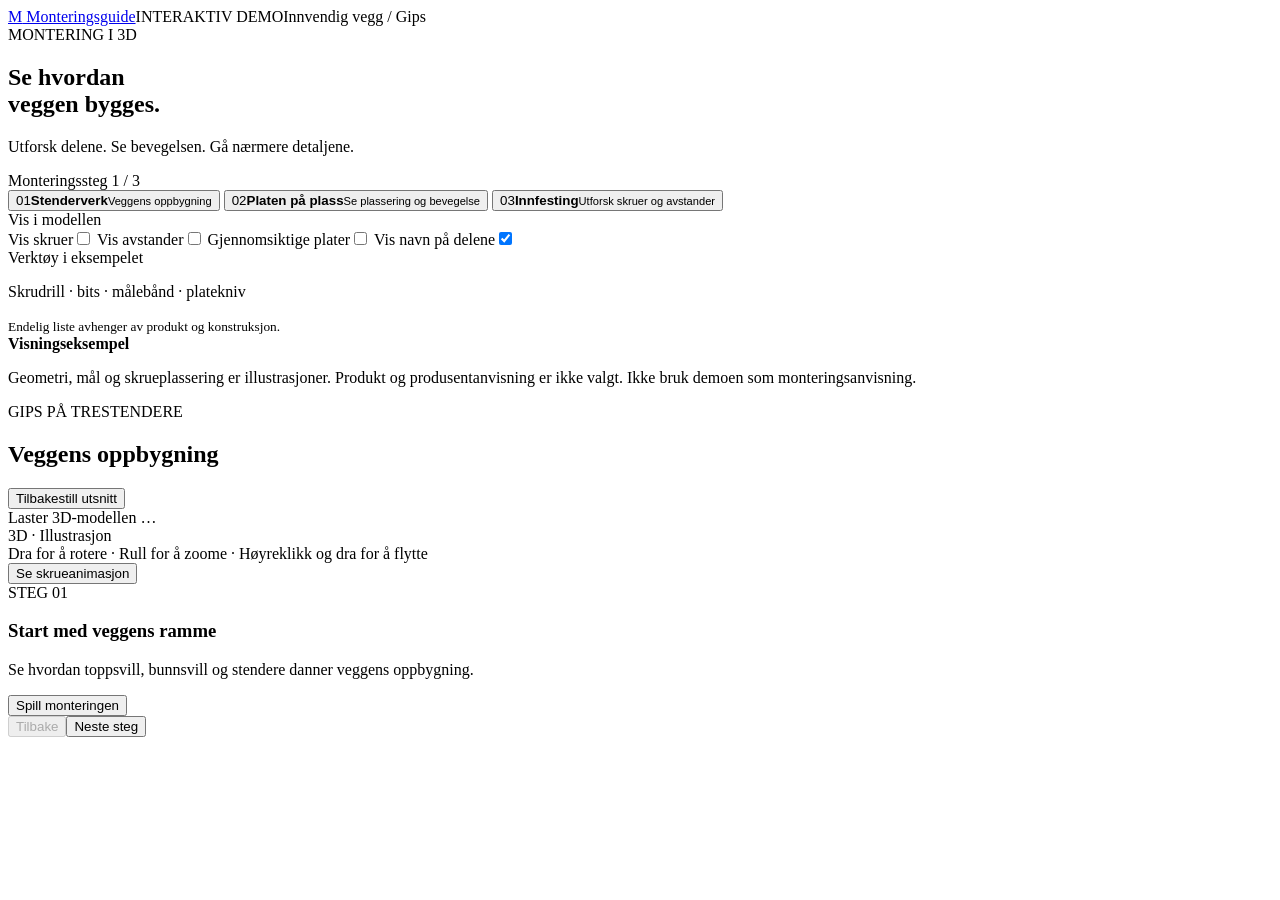
==== index.html @ e033f5f8 "Add index.html for interactive 3D wall demo" ====
<!DOCTYPE html>
<html lang="nb">
<head>
<meta charset="utf-8"><meta name="viewport" content="width=device-width,initial-scale=1">
<title>Monteringsguide · Gipsvegg i 3D</title>
<meta name="description" content="Utforsk en gipsvegg i 3D. Vis stenderverk, skruer og en animert detalj av innfestingen.">
<link rel="icon" href="data:image/svg+xml,%3Csvg xmlns='http://www.w3.org/2000/svg' viewBox='0 0 32 32'%3E%3Crect width='32' height='32' rx='6' fill='%23152b35'/%3E%3Cpath d='M8 25V7h16v18M8 16h16M16 7v18' stroke='%2363d5bb' stroke-width='3' fill='none'/%3E%3C/svg%3E">
<link rel="stylesheet" href="style.css">
<script type="importmap">{"imports":{"three":"https://cdn.jsdelivr.net/npm/three@0.180.0/build/three.module.js","three/addons/":"https://cdn.jsdelivr.net/npm/three@0.180.0/examples/jsm/"}}</script>
</head>
<body>
<header><a class="brand" href="./"><span class="brandmark">M</span> Monteringsguide</a><span class="header-note">INTERAKTIV DEMO</span><span class="guide-name">Innvendig vegg / Gips</span></header>
<main>
<aside class="sidebar">
<div class="eyebrow">MONTERING I 3D</div><h1>Se hvordan<br>veggen bygges.</h1><p class="intro">Utforsk delene. Se bevegelsen. Gå nærmere detaljene.</p>
<div class="section-title">Monteringssteg <span id="step-count">1 / 3</span></div>
<div class="steps" aria-label="Monteringssteg">
<button class="step active" data-step="0" aria-pressed="true"><span class="step-number">01</span><span><strong>Stenderverk</strong><small>Veggens oppbygning</small></span></button>
<button class="step" data-step="1" aria-pressed="false"><span class="step-number">02</span><span><strong>Platen på plass</strong><small>Se plassering og bevegelse</small></span></button>
<button class="step" data-step="2" aria-pressed="false"><span class="step-number">03</span><span><strong>Innfesting</strong><small>Utforsk skruer og avstander</small></span></button>
</div>
<div class="section-title">Vis i modellen</div>
<label class="toggle-row"><span>Vis skruer</span><input id="screws" type="checkbox" role="switch"><span class="toggle"></span></label>
<label class="toggle-row"><span>Vis avstander</span><input id="dimensions" type="checkbox" role="switch"><span class="toggle"></span></label>
<label class="toggle-row"><span>Gjennomsiktige plater</span><input id="transparent" type="checkbox" role="switch"><span class="toggle"></span></label>
<label class="toggle-row"><span>Vis navn på delene</span><input id="labels" type="checkbox" role="switch" checked><span class="toggle"></span></label>
<div class="tools"><div class="section-title">Verktøy i eksempelet</div><p>Skrudrill · bits · målebånd · platekniv</p><small>Endelig liste avhenger av produkt og konstruksjon.</small></div>
<div class="demo-notice"><strong>Visningseksempel</strong><p>Geometri, mål og skrueplassering er illustrasjoner. Produkt og produsentanvisning er ikke valgt. Ikke bruk demoen som monteringsanvisning.</p></div>
</aside>
<section class="workspace" aria-label="Interaktiv 3D-modell">
<div class="viewer-header"><div><span class="eyebrow">GIPS PÅ TRESTENDERE</span><h2 id="scene-title">Veggens oppbygning</h2></div><button id="reset" class="ghost">Tilbakestill utsnitt</button></div>
<div id="viewer"><div id="loading">Laster 3D-modellen …</div><div id="tags" aria-hidden="true"></div><div class="view-badge">3D <span>·</span> Illustrasjon</div><div class="viewer-help">Dra for å rotere · Rull for å zoome · Høyreklikk og dra for å flytte</div><button id="detail-open" class="detail-shortcut">Se skrueanimasjon</button></div>
<div class="bottom-panel"><div class="step-copy"><span class="eyebrow" id="stage-label">STEG 01</span><h3 id="stage-title">Start med veggens ramme</h3><p id="stage-description">Se hvordan toppsvill, bunnsvill og stendere danner veggens oppbygning.</p></div><div class="play-controls"><button id="play" class="primary">Spill monteringen</button><div class="navigation"><button id="previous" class="ghost" disabled>Tilbake</button><button id="next" class="ghost">Neste steg</button></div></div></div>
</section>
</main>
<dialog id="detail" aria-labelledby="detail-title"><div class="dialog-header"><div><span class="eyebrow">DETALJVISNING</span><h2 id="detail-title">Slik beveger skruen seg</h2></div><button id="detail-close" class="close" aria-label="Lukk detaljvisning">×</button></div><div id="mini-viewer"></div><div class="mini-caption"><span id="mini-state" aria-live="polite">Klar til å spille</span><button id="replay" class="primary">Spill igjen</button></div><div class="detail-body"><h3>Se innfestingen fra siden</h3><p>Skruen roterer gjennom platen og inn i treverket. Snittet gjør bevegelsen synlig.</p><div class="detail-key"><span><i class="key-board"></i>Plate</span><span><i class="key-wood"></i>Stender</span><span><i class="key-screw"></i>Skrue</span></div><p class="detail-warning">Kun en bevegelsesillustrasjon. Skruetype, lengde og sluttplassering må hentes fra anvisningen til valgt produkt.</p></div></dialog>
<script type="module" src="app.js"></script>
</body></html>
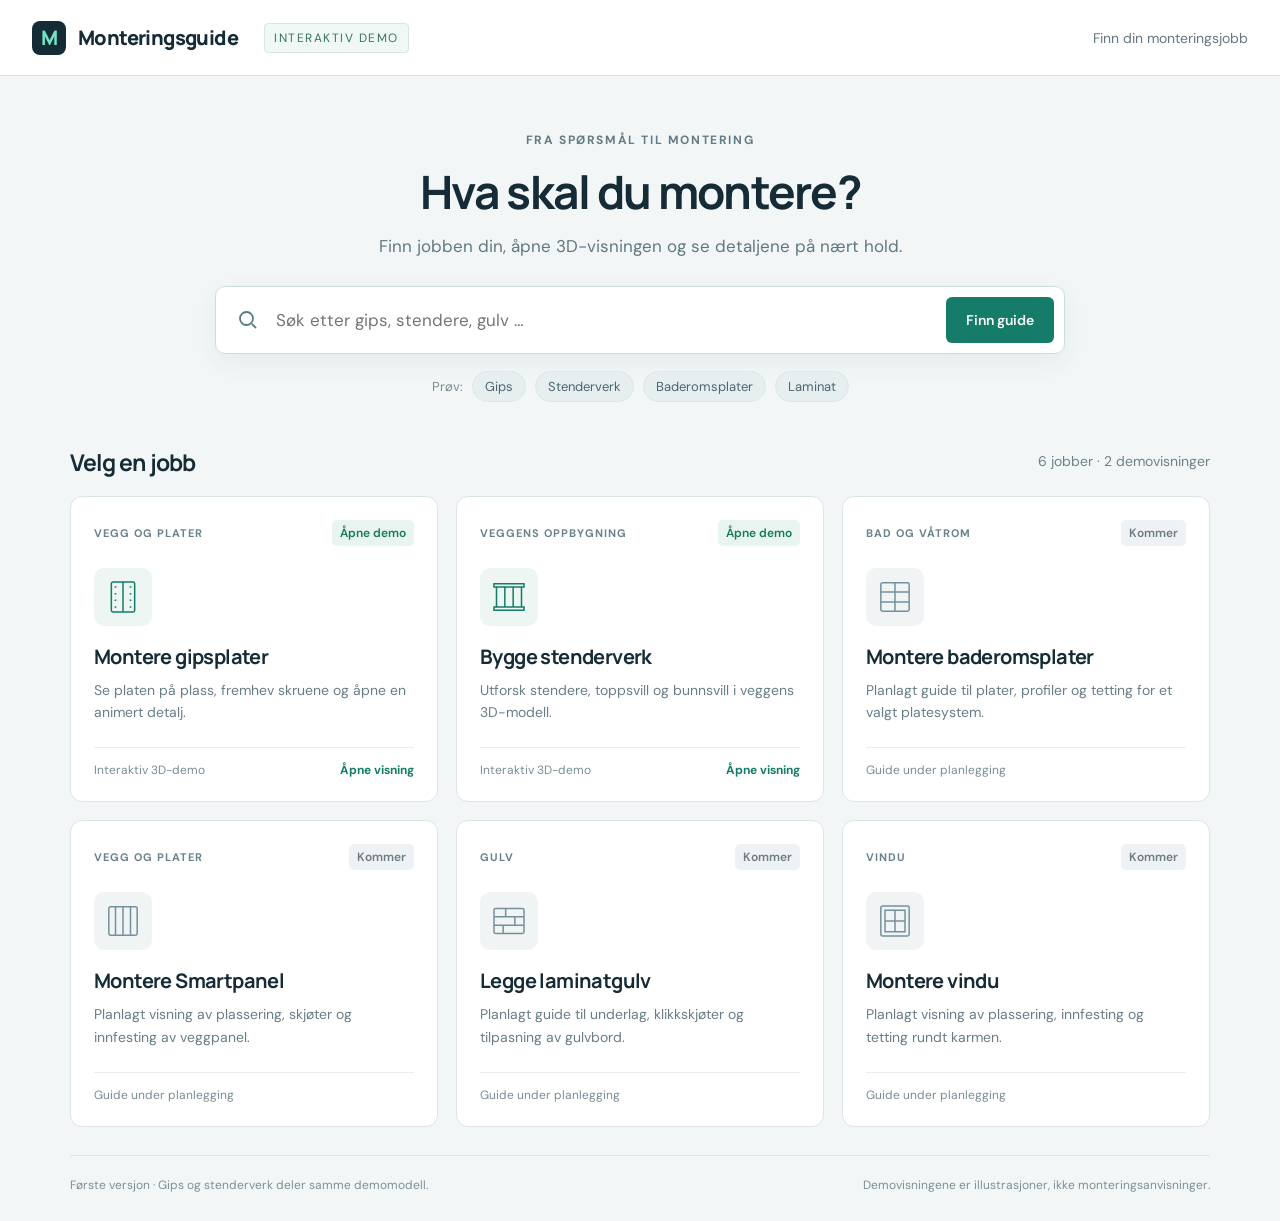
==== commit 3833d246: "Make searchable guide catalogue the homepage" ====
--- a/index.html
+++ b/index.html
@@ -1,38 +1,48 @@
 <!DOCTYPE html>
-<html lang="nb">
-<head>
+<html lang="nb"><head>
 <meta charset="utf-8"><meta name="viewport" content="width=device-width,initial-scale=1">
-<title>Monteringsguide · Gipsvegg i 3D</title>
-<meta name="description" content="Utforsk en gipsvegg i 3D. Vis stenderverk, skruer og en animert detalj av innfestingen.">
+<title>Monteringsguide · Finn jobben du skal gjøre</title>
+<meta name="description" content="Finn en monteringsjobb og utforsk den i 3D. Søk etter gips, stenderverk, baderomsplater og gulv.">
 <link rel="icon" href="data:image/svg+xml,%3Csvg xmlns='http://www.w3.org/2000/svg' viewBox='0 0 32 32'%3E%3Crect width='32' height='32' rx='6' fill='%23152b35'/%3E%3Cpath d='M8 25V7h16v18M8 16h16M16 7v18' stroke='%2363d5bb' stroke-width='3' fill='none'/%3E%3C/svg%3E">
-<link rel="stylesheet" href="style.css">
-<script type="importmap">{"imports":{"three":"https://cdn.jsdelivr.net/npm/three@0.180.0/build/three.module.js","three/addons/":"https://cdn.jsdelivr.net/npm/three@0.180.0/examples/jsm/"}}</script>
-</head>
-<body>
-<header><a class="brand" href="./"><span class="brandmark">M</span> Monteringsguide</a><span class="header-note">INTERAKTIV DEMO</span><span class="guide-name">Innvendig vegg / Gips</span></header>
-<main>
-<aside class="sidebar">
-<div class="eyebrow">MONTERING I 3D</div><h1>Se hvordan<br>veggen bygges.</h1><p class="intro">Utforsk delene. Se bevegelsen. Gå nærmere detaljene.</p>
-<div class="section-title">Monteringssteg <span id="step-count">1 / 3</span></div>
-<div class="steps" aria-label="Monteringssteg">
-<button class="step active" data-step="0" aria-pressed="true"><span class="step-number">01</span><span><strong>Stenderverk</strong><small>Veggens oppbygning</small></span></button>
-<button class="step" data-step="1" aria-pressed="false"><span class="step-number">02</span><span><strong>Platen på plass</strong><small>Se plassering og bevegelse</small></span></button>
-<button class="step" data-step="2" aria-pressed="false"><span class="step-number">03</span><span><strong>Innfesting</strong><small>Utforsk skruer og avstander</small></span></button>
-</div>
-<div class="section-title">Vis i modellen</div>
-<label class="toggle-row"><span>Vis skruer</span><input id="screws" type="checkbox" role="switch"><span class="toggle"></span></label>
-<label class="toggle-row"><span>Vis avstander</span><input id="dimensions" type="checkbox" role="switch"><span class="toggle"></span></label>
-<label class="toggle-row"><span>Gjennomsiktige plater</span><input id="transparent" type="checkbox" role="switch"><span class="toggle"></span></label>
-<label class="toggle-row"><span>Vis navn på delene</span><input id="labels" type="checkbox" role="switch" checked><span class="toggle"></span></label>
-<div class="tools"><div class="section-title">Verktøy i eksempelet</div><p>Skrudrill · bits · målebånd · platekniv</p><small>Endelig liste avhenger av produkt og konstruksjon.</small></div>
-<div class="demo-notice"><strong>Visningseksempel</strong><p>Geometri, mål og skrueplassering er illustrasjoner. Produkt og produsentanvisning er ikke valgt. Ikke bruk demoen som monteringsanvisning.</p></div>
-</aside>
-<section class="workspace" aria-label="Interaktiv 3D-modell">
-<div class="viewer-header"><div><span class="eyebrow">GIPS PÅ TRESTENDERE</span><h2 id="scene-title">Veggens oppbygning</h2></div><button id="reset" class="ghost">Tilbakestill utsnitt</button></div>
-<div id="viewer"><div id="loading">Laster 3D-modellen …</div><div id="tags" aria-hidden="true"></div><div class="view-badge">3D <span>·</span> Illustrasjon</div><div class="viewer-help">Dra for å rotere · Rull for å zoome · Høyreklikk og dra for å flytte</div><button id="detail-open" class="detail-shortcut">Se skrueanimasjon</button></div>
-<div class="bottom-panel"><div class="step-copy"><span class="eyebrow" id="stage-label">STEG 01</span><h3 id="stage-title">Start med veggens ramme</h3><p id="stage-description">Se hvordan toppsvill, bunnsvill og stendere danner veggens oppbygning.</p></div><div class="play-controls"><button id="play" class="primary">Spill monteringen</button><div class="navigation"><button id="previous" class="ghost" disabled>Tilbake</button><button id="next" class="ghost">Neste steg</button></div></div></div>
+<link rel="stylesheet" href="style.css"><link rel="stylesheet" href="home.css">
+</head><body class="home">
+<header><a class="brand" href="./"><span class="brandmark">M</span> Monteringsguide</a><span class="header-note">INTERAKTIV DEMO</span><span class="guide-name">Finn din monteringsjobb</span></header>
+<main class="home-main">
+<section class="search-section" aria-labelledby="home-title">
+<span class="eyebrow">FRA SPØRSMÅL TIL MONTERING</span><h1 id="home-title">Hva skal du montere?</h1>
+<p>Finn jobben din, åpne 3D-visningen og se detaljene på nært hold.</p>
+<form id="search-form" class="search-box" role="search">
+<svg viewBox="0 0 24 24" fill="none" stroke="currentColor" stroke-width="1.8" aria-hidden="true"><circle cx="10.5" cy="10.5" r="6.5"/><path d="m16 16 4 4"/></svg>
+<label class="sr-only" for="search">Søk etter monteringsjobb</label>
+<input id="search" type="search" placeholder="Søk etter gips, stendere, gulv …" autocomplete="off" aria-controls="guide-grid">
+<button class="primary" type="submit">Finn guide</button></form>
+<div class="search-suggestions"><span>Prøv:</span><button type="button" data-query="gips">Gips</button><button type="button" data-query="stenderverk">Stenderverk</button><button type="button" data-query="baderomsplater">Baderomsplater</button><button type="button" data-query="laminat">Laminat</button></div>
 </section>
-</main>
-<dialog id="detail" aria-labelledby="detail-title"><div class="dialog-header"><div><span class="eyebrow">DETALJVISNING</span><h2 id="detail-title">Slik beveger skruen seg</h2></div><button id="detail-close" class="close" aria-label="Lukk detaljvisning">×</button></div><div id="mini-viewer"></div><div class="mini-caption"><span id="mini-state" aria-live="polite">Klar til å spille</span><button id="replay" class="primary">Spill igjen</button></div><div class="detail-body"><h3>Se innfestingen fra siden</h3><p>Skruen roterer gjennom platen og inn i treverket. Snittet gjør bevegelsen synlig.</p><div class="detail-key"><span><i class="key-board"></i>Plate</span><span><i class="key-wood"></i>Stender</span><span><i class="key-screw"></i>Skrue</span></div><p class="detail-warning">Kun en bevegelsesillustrasjon. Skruetype, lengde og sluttplassering må hentes fra anvisningen til valgt produkt.</p></div></dialog>
-<script type="module" src="app.js"></script>
-</body></html>
+<section aria-labelledby="guides-title" class="guides-section"><div class="guides-heading"><h2 id="guides-title">Velg en jobb</h2><p id="result-count" role="status" aria-live="polite">6 jobber · 2 demovisninger</p></div>
+<div id="guide-grid" class="guide-grid"><a class="guide-card available" href="gips.html?steg=1" data-search="gips gipsplate gipsplater skruer skrue skruing skrueavstand innfesting plate plater vegg vegger" data-name="Montere gipsplater">
+<div class="card-top"><span class="category">VEGG OG PLATER</span><span class="card-status ready">Åpne demo</span></div>
+<div class="card-icon" aria-hidden="true"><svg viewBox="0 0 48 48" fill="none" stroke="currentColor" stroke-width="1.8"><rect x="10" y="6" width="28" height="36" rx="2"/><path d="M24 6v36M14 12h2m-2 8h2m-2 8h2m-2 8h2m16-24h2m-2 8h2m-2 8h2m-2 8h2"/></svg></div>
+<h3>Montere gipsplater</h3><p>Se platen på plass, fremhev skruene og åpne en animert detalj.</p><div class="card-footer"><span>Interaktiv 3D-demo</span><span class="card-action">Åpne visning</span></div></a>
+<a class="guide-card available" href="gips.html?steg=0" data-search="stender stendere stenderverk reisverk ramme vegg vegger toppsvill bunnsvill svill sviller tre treverk" data-name="Bygge stenderverk">
+<div class="card-top"><span class="category">VEGGENS OPPBYGNING</span><span class="card-status ready">Åpne demo</span></div>
+<div class="card-icon" aria-hidden="true"><svg viewBox="0 0 48 48" fill="none" stroke="currentColor" stroke-width="1.8"><path d="M6 8h36v4H6zm0 28h36v4H6zM9 12v24m10-24v24m10-24v24m10-24v24"/></svg></div>
+<h3>Bygge stenderverk</h3><p>Utforsk stendere, toppsvill og bunnsvill i veggens 3D-modell.</p><div class="card-footer"><span>Interaktiv 3D-demo</span><span class="card-action">Åpne visning</span></div></a>
+<article class="guide-card planned"  data-search="bad baderom baderomsplate baderomsplater våtrom vatrom tetting membran fuge fuging plater" data-name="Montere baderomsplater">
+<div class="card-top"><span class="category">BAD OG VÅTROM</span><span class="card-status ">Kommer</span></div>
+<div class="card-icon" aria-hidden="true"><svg viewBox="0 0 48 48" fill="none" stroke="currentColor" stroke-width="1.8"><rect x="7" y="7" width="34" height="34" rx="2"/><path d="M7 18h34M7 30h34M24 7v34"/></svg></div>
+<h3>Montere baderomsplater</h3><p>Planlagt guide til plater, profiler og tetting for et valgt platesystem.</p><div class="card-footer"><span>Guide under planlegging</span></div></article>
+<article class="guide-card planned"  data-search="smartpanel smart panel panelplater veggpanel panel vegg plater" data-name="Montere Smartpanel">
+<div class="card-top"><span class="category">VEGG OG PLATER</span><span class="card-status ">Kommer</span></div>
+<div class="card-icon" aria-hidden="true"><svg viewBox="0 0 48 48" fill="none" stroke="currentColor" stroke-width="1.8"><rect x="7" y="7" width="34" height="34" rx="2"/><path d="M15 7v34m9-34v34m9-34v34"/></svg></div>
+<h3>Montere Smartpanel</h3><p>Planlagt visning av plassering, skjøter og innfesting av veggpanel.</p><div class="card-footer"><span>Guide under planlegging</span></div></article>
+<article class="guide-card planned"  data-search="laminat laminatgulv gulv gulvbord klikkgulv underlag gulvlegging" data-name="Legge laminatgulv">
+<div class="card-top"><span class="category">GULV</span><span class="card-status ">Kommer</span></div>
+<div class="card-icon" aria-hidden="true"><svg viewBox="0 0 48 48" fill="none" stroke="currentColor" stroke-width="1.8"><rect x="6" y="9" width="36" height="30" rx="2"/><path d="M6 19h36M6 29h36M20 9v10m11 0v10M17 29v10"/></svg></div>
+<h3>Legge laminatgulv</h3><p>Planlagt guide til underlag, klikkskjøter og tilpasning av gulvbord.</p><div class="card-footer"><span>Guide under planlegging</span></div></article>
+<article class="guide-card planned"  data-search="vindu vinduer vindusmontering karm vinduskarm tetting innsetting" data-name="Montere vindu">
+<div class="card-top"><span class="category">VINDU</span><span class="card-status ">Kommer</span></div>
+<div class="card-icon" aria-hidden="true"><svg viewBox="0 0 48 48" fill="none" stroke="currentColor" stroke-width="1.8"><rect x="7" y="6" width="34" height="36" rx="2"/><path d="M12 11h24v26H12zM24 11v26m-12-13h24"/></svg></div>
+<h3>Montere vindu</h3><p>Planlagt visning av plassering, innfesting og tetting rundt karmen.</p><div class="card-footer"><span>Guide under planlegging</span></div></article></div>
+<div id="empty" class="empty-search" hidden><h3>Ingen jobber passer til søket</h3><p>Prøv et produkt eller en del, som «gips», «skruer» eller «stender».</p><button id="clear-search" class="ghost" type="button">Vis alle jobber</button></div></section>
+<footer class="home-footer"><span>Første versjon · Gips og stenderverk deler samme demomodell.</span><span>Demovisningene er illustrasjoner, ikke monteringsanvisninger.</span></footer>
+</main><script src="home.js" defer></script></body></html>
--- a/style.css
+++ b/style.css
@@ -0,0 +1,2 @@
+@import url('https://fonts.googleapis.com/css2?family=DM+Sans:wght@400;500;600;700&family=Manrope:wght@400;500;600;700;800&display=swap');
+:root{font-family:'DM Sans',system-ui,sans-serif;color:#152b35;background:#eef2f4;font-synthesis:none;--ink:#152b35;--teal:#147c69;--line:#dde5e9}*{box-sizing:border-box}body{margin:0}button,input{font:inherit}button{cursor:pointer}button:focus-visible,a:focus-visible,input:focus-visible{outline:3px solid #e3a540;outline-offset:4px}button:disabled{opacity:.4;cursor:default}header{height:76px;background:#fff;border-bottom:1px solid var(--line);display:flex;align-items:center;padding:0 32px;gap:26px}.brand{color:var(--ink);text-decoration:none;display:flex;align-items:center;gap:12px;font-family:Manrope,system-ui;font-weight:800;font-size:20px;letter-spacing:-.6px}.brandmark{width:34px;height:34px;display:grid;place-items:center;border-radius:8px;background:var(--ink);color:#74e2c5;font-size:20px}.header-note{font-size:12px;letter-spacing:1.5px;border:1px solid #d8e5e1;background:#f0f8f5;color:#367363;padding:6px 9px;border-radius:4px}.guide-name{margin-left:auto;color:#647780;font-size:14px}main{display:grid;grid-template-columns:310px minmax(0,1fr);min-height:calc(100vh - 76px)}.sidebar{padding:32px 26px;background:#fff;border-right:1px solid var(--line)}.eyebrow{font-size:12px;letter-spacing:1.6px;font-weight:700;color:#647b85}h1,h2,h3{font-family:Manrope,system-ui;margin:0;letter-spacing:-.8px}h1{font-size:28px;line-height:1.25;margin:12px 0}p{font-size:16px;line-height:1.6}.intro{color:#647780;margin:0 0 30px;font-size:15px}.section-title{font-size:14px;font-weight:700;margin:24px 0 12px;display:flex;justify-content:space-between}.section-title span{font-weight:400;color:#71828b}.steps{display:grid;gap:7px}.step{display:flex;gap:13px;align-items:center;padding:13px 12px;text-align:left;border:1px solid transparent;background:transparent;border-radius:8px;color:#51646f}.step:hover{background:#f1f5f6}.step.active{background:#eaf5f1;border-color:#cee8df;color:#125d4e}.step-number{font-size:13px;display:grid;place-items:center;width:29px;height:32px;border:1px solid #d4dedf;border-radius:5px;font-weight:700}.step.active .step-number{color:#fff;background:var(--teal);border-color:var(--teal)}.step strong{display:block;font-size:15px}.step small{display:block;margin-top:3px;font-size:12px;color:#6b7e85}.toggle-row{display:flex;align-items:center;position:relative;padding:11px 0;gap:8px;font-size:14px;cursor:pointer}.toggle-row>span:first-child{flex:1}.toggle-row input{position:absolute;right:0;width:38px;height:22px;opacity:0;cursor:pointer}.toggle{width:36px;height:21px;border-radius:20px;background:#dbe2e6;pointer-events:none;position:relative}.toggle:after{content:'';position:absolute;top:3px;left:3px;width:15px;height:15px;border-radius:50%;background:#fff;box-shadow:0 1px 3px #0002;transition:transform .18s}.toggle-row input:checked+.toggle{background:var(--teal)}.toggle-row input:checked+.toggle:after{transform:translateX(15px)}.toggle-row input:focus-visible+.toggle{outline:3px solid #e3a540;outline-offset:4px}.tools{border-top:1px solid var(--line);margin-top:18px}.tools p{font-size:14px;margin:0 0 6px}.tools small{font-size:12px;color:#72838c}.demo-notice{margin-top:26px;padding:13px 14px;background:#fff7e7;border:1px solid #f1dfb7;border-radius:7px;color:#725d32}.demo-notice strong{font-size:13px}.demo-notice p{font-size:12px;line-height:1.5;margin:5px 0 0}.workspace{padding:28px 30px;display:flex;flex-direction:column;min-width:0}.viewer-header{display:flex;justify-content:space-between;align-items:center;margin-bottom:20px;gap:14px}.viewer-header h2{font-size:24px;margin-top:7px}.ghost{border:1px solid #d4dfe4;background:#fff;color:#435c68;border-radius:6px;padding:10px 14px;font-size:14px}.ghost:hover:not(:disabled){border-color:#79948f;background:#f4faf7}#viewer{height:clamp(420px,60vh,760px);position:relative;background:#d6e5eb;border:1px solid #cadbe1;border-radius:12px;overflow:hidden}canvas{display:block;width:100%;height:100%;touch-action:none}#loading{position:absolute;inset:0;display:grid;place-items:center;padding:30px;text-align:center;z-index:2;color:#476575}#tags{position:absolute;inset:0;pointer-events:none;overflow:hidden}.tag{position:absolute;font-size:12px;font-weight:600;padding:6px 10px;border:1px solid #ffffffc0;background:#ffffffdd;border-radius:5px;box-shadow:0 2px 8px #263f4812;white-space:nowrap;transform:translate(-50%,-50%)}.tag.measure{background:#fff3d5;color:#775518;border-color:#e8c979}.view-badge{position:absolute;top:20px;left:20px;font-size:12px;font-weight:700;letter-spacing:.6px;color:#385664;background:#ffffffb0;padding:8px 11px;border-radius:5px}.view-badge span{margin:0 5px;color:#899ca3}.viewer-help{position:absolute;bottom:17px;left:20px;font-size:12px;color:#4f6b79;max-width:calc(100% - 40px)}.detail-shortcut{position:absolute;right:18px;top:18px;background:#fff;border:1px solid #c3d7dc;border-radius:6px;padding:10px 13px;color:#244c59;font-size:14px}.bottom-panel{margin-top:16px;padding:24px;background:#fff;border:1px solid var(--line);border-radius:10px;display:flex;justify-content:space-between;align-items:center;gap:28px}.step-copy h3{font-size:21px;margin-top:6px}.step-copy p{font-size:14px;color:#657b85;margin:8px 0 0;max-width:570px}.play-controls{min-width:180px}.primary{border:0;border-radius:6px;background:var(--teal);color:#fff;font-weight:600;padding:12px 17px;font-size:14px}.primary:hover{background:#106654}.play-controls>.primary{width:100%}.navigation{display:flex;gap:8px;margin-top:9px}.navigation button{flex:1;padding:9px}.dialog-header{display:flex;align-items:center;justify-content:space-between;padding:21px 23px}.dialog-header h2{font-size:22px;margin-top:5px}.close{border:1px solid #dce4e8;background:#fff;border-radius:50%;font-size:26px;width:35px;height:35px;line-height:1;color:#526b77}dialog{border:1px solid #dce4e8;padding:0;width:min(520px,calc(100vw - 32px));max-height:90vh;border-radius:14px;box-shadow:0 20px 90px #0d29374d;color:var(--ink)}dialog::backdrop{background:#102d3b70;backdrop-filter:blur(4px)}#mini-viewer{height:250px;background:#e1ebed;position:relative}.mini-caption{display:flex;justify-content:space-between;align-items:center;padding:12px 23px;border-bottom:1px solid var(--line);font-size:14px;color:#5b737d}.detail-body{padding:20px 23px}.detail-body h3{font-size:18px}.detail-body p{font-size:14px;color:#617781;margin:9px 0}.detail-key{display:flex;gap:22px;margin:18px 0;font-size:13px}.detail-key span{display:flex;align-items:center;gap:6px}.detail-key i{width:10px;height:10px;border-radius:2px}.key-board{background:#cbd7da}.key-wood{background:#b88d59}.key-screw{background:#147c69}.detail-body .detail-warning{font-size:12px;background:#fff7e7;padding:10px;border-radius:5px;color:#725d32} @media(min-width:1500px){.workspace{padding:36px 50px}.sidebar{padding:38px 30px}main{grid-template-columns:330px 1fr}}@media(max-width:950px){main{grid-template-columns:250px 1fr}.sidebar{padding:25px 18px}.workspace{padding:24px 18px}.bottom-panel{align-items:stretch;flex-direction:column;gap:18px}.play-controls{display:flex;gap:10px;align-items:center}.play-controls>.primary{width:auto;flex:1}.navigation{margin:0}.viewer-header h2{font-size:20px}.viewer-help{font-size:11px}}@media(max-width:650px){header{padding:0 16px;height:64px}.brand{font-size:17px}.header-note{margin-left:auto;font-size:10px}.guide-name{display:none}main{display:flex;flex-direction:column}.sidebar{border-right:0;padding:22px 18px}.sidebar h1 br{display:none}.sidebar h1{font-size:25px}.intro{margin-bottom:16px}.steps{grid-template-columns:repeat(3,1fr);gap:5px}.step{padding:10px 7px;display:block}.step-number{margin-bottom:6px}.step strong{font-size:12px}.step small{display:none}.toggle-row{display:inline-flex;width:49%;padding:12px 8px;font-size:12px}.toggle-row input{right:8px}.tools{display:none}.demo-notice{margin-top:14px}.workspace{padding:16px}.viewer-header{align-items:flex-start}.viewer-header .ghost{font-size:12px;padding:8px}.viewer-header h2{font-size:18px}#viewer{height:430px}.detail-shortcut{font-size:12px;padding:8px;top:auto;bottom:48px}.bottom-panel{padding:18px}.play-controls{flex-wrap:wrap}.tag{font-size:11px;padding:4px 7px}.viewer-help{font-size:10px}.section-title{margin-top:17px}}
--- a/home.css
+++ b/home.css
@@ -0,0 +1 @@
+.home{background:#f2f6f7}.home-main{display:block;min-height:calc(100vh - 76px);max-width:1220px;margin:0 auto;padding:52px 40px 26px}.search-section{max-width:850px;margin:0 auto 44px;text-align:center}.search-section h1{font-size:clamp(30px,4vw,46px);letter-spacing:-1.7px;margin:14px 0 12px}.search-section>p{color:#617780;margin:0 0 26px;font-size:17px}.search-box{display:flex;align-items:center;gap:16px;background:#fff;padding:10px 10px 10px 20px;border:1px solid #cbdcde;border-radius:10px;box-shadow:0 8px 24px #183b4910}.search-box:focus-within{border-color:#147c69;box-shadow:0 0 0 3px #147c6915}.search-box>svg{width:24px;height:24px;color:#557c82;flex-shrink:0}.search-box input{flex:1;min-width:0;font-size:17px;border:0;background:transparent;padding:9px 0;color:#152b35;outline:none}.search-box .primary{padding:14px 20px;white-space:nowrap}.search-suggestions{display:flex;align-items:center;justify-content:center;flex-wrap:wrap;gap:9px;margin-top:17px;font-size:13px;color:#7a8c94}.search-suggestions button{background:#e7eeef;border:1px solid #dce7e8;color:#496771;padding:6px 12px;border-radius:20px;font-size:13px}.search-suggestions button:hover{background:#d9eee6;border-color:#9bc7b8;color:#125d4e}.guides-heading{display:flex;align-items:center;justify-content:space-between;margin-bottom:18px}.guides-heading h2{font-size:23px}.guides-heading p{font-size:14px;margin:0;color:#6d818b}.guide-grid{display:grid;grid-template-columns:repeat(3,minmax(0,1fr));gap:18px}.guide-card{display:flex;flex-direction:column;border:1px solid #dbe5e8;background:#fff;border-radius:12px;padding:23px;color:#152b35;text-decoration:none;min-height:285px;transition:transform .18s,border-color .18s,box-shadow .18s}.guide-card.available:hover{transform:translateY(-3px);border-color:#93bfb3;box-shadow:0 12px 28px #173b4810}.card-top{display:flex;justify-content:space-between;gap:10px;align-items:center}.category{font-size:11px;font-weight:700;letter-spacing:1px;color:#69828b}.card-status{font-size:12px;font-weight:600;background:#eff2f4;color:#6c7c84;padding:5px 8px;border-radius:5px;white-space:nowrap}.card-status.ready{background:#e7f5ee;color:#16785e}.card-icon{height:58px;width:58px;display:grid;place-items:center;color:#147c69;background:#edf6f2;border-radius:10px;margin:22px 0 17px}.card-icon svg{width:40px;height:40px}.guide-card h3{font-size:20px;letter-spacing:-.6px}.guide-card p{color:#687e87;font-size:14px;line-height:1.6;margin:9px 0 24px}.card-footer{margin-top:auto;border-top:1px solid #e7edef;padding-top:14px;display:flex;justify-content:space-between;align-items:center;gap:10px;font-size:12px;color:#788d95}.card-action{font-weight:700;color:#147c69;white-space:nowrap}.planned .card-icon{background:#f0f4f5;color:#75909b}.home-footer{display:flex;justify-content:space-between;gap:24px;margin-top:28px;padding-top:20px;border-top:1px solid #dce6e9;color:#7c8f97;font-size:12px;line-height:1.6}.empty-search{text-align:center;padding:50px 24px;background:#fff;border:1px dashed #c7d8dc;border-radius:12px}.empty-search h3{font-size:23px}.empty-search p{color:#6d838d;font-size:15px}.sr-only{position:absolute;width:1px;height:1px;padding:0;margin:-1px;overflow:hidden;clip:rect(0,0,0,0);white-space:nowrap;border:0}.guide-card[hidden],.empty-search[hidden]{display:none}@media(max-width:1000px){.guide-grid{grid-template-columns:repeat(2,minmax(0,1fr))}.home-main{padding:40px 25px 24px}}@media(max-width:650px){.home-main{padding:34px 18px 22px}.search-section{margin-bottom:30px}.search-section h1{letter-spacing:-1px}.search-section>p{font-size:15px}.search-box{gap:9px;padding-left:12px;flex-wrap:wrap}.search-box input{font-size:15px}.search-box .primary{font-size:12px;padding:12px}.search-suggestions{gap:6px}.guides-heading h2{font-size:20px}.guides-heading p{font-size:12px}.guide-grid{grid-template-columns:1fr;gap:12px}.guide-card{min-height:240px;padding:20px}.card-icon{margin:17px 0 12px}.home-footer{display:block}.home-footer span{display:block;margin-bottom:8px}}@media(prefers-reduced-motion:reduce){.guide-card{transition:none}.guide-card.available:hover{transform:none}}
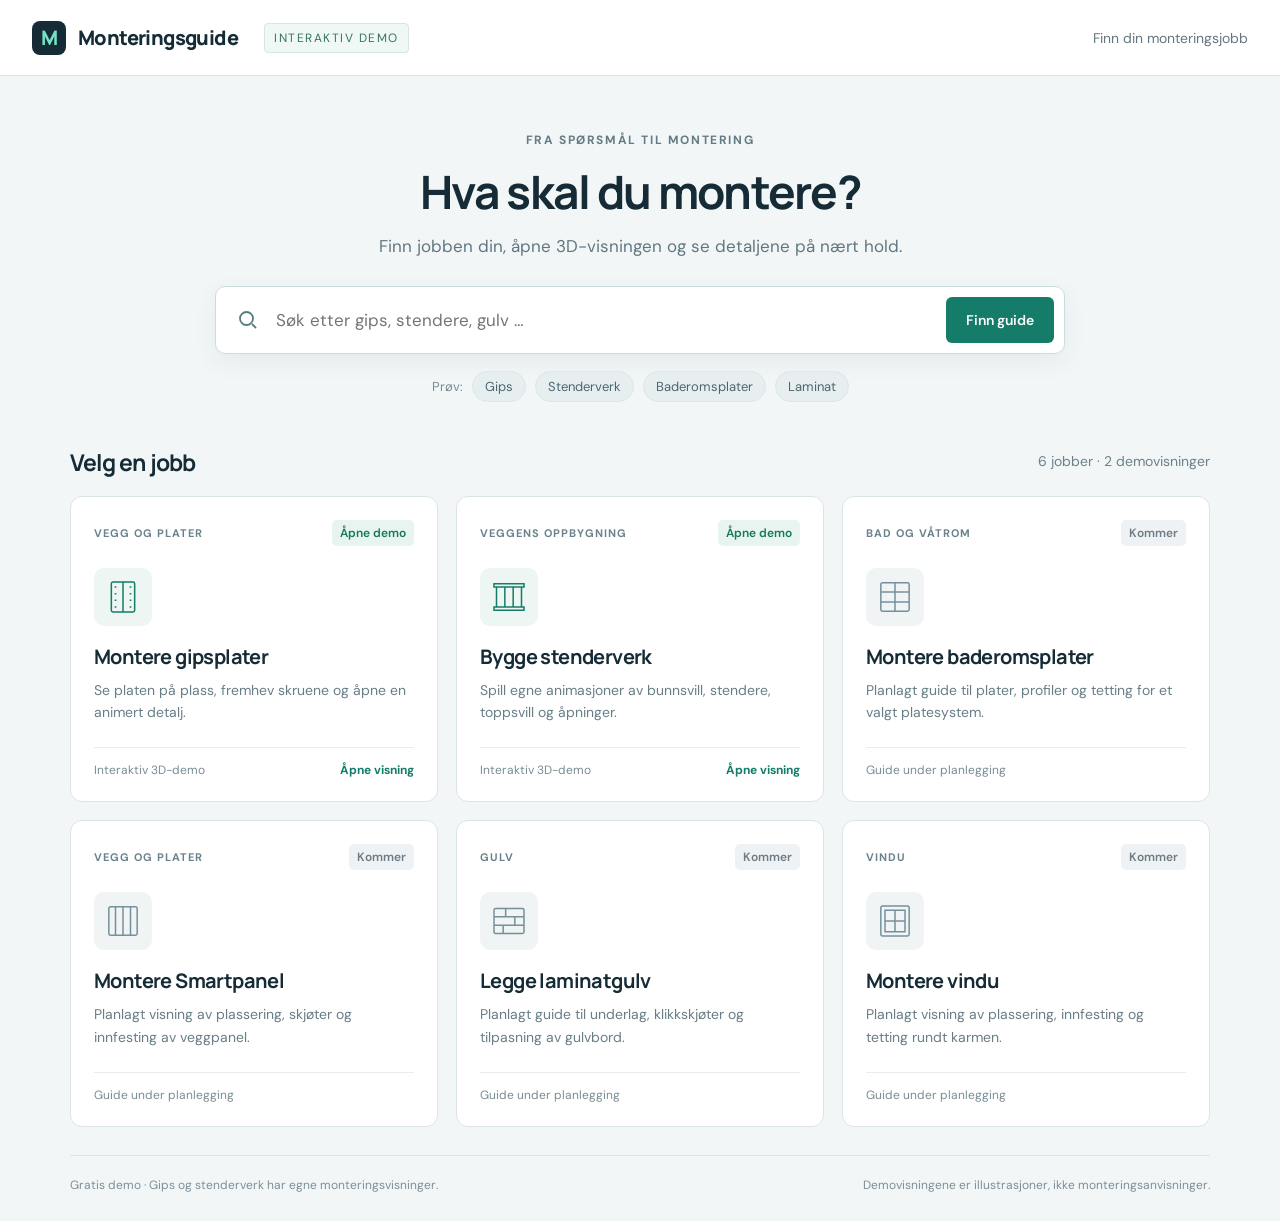
==== commit 9188ce8f: "Open dedicated framing animation from the homepage" ====
--- a/index.html
+++ b/index.html
@@ -23,10 +23,10 @@
 <div class="card-top"><span class="category">VEGG OG PLATER</span><span class="card-status ready">Åpne demo</span></div>
 <div class="card-icon" aria-hidden="true"><svg viewBox="0 0 48 48" fill="none" stroke="currentColor" stroke-width="1.8"><rect x="10" y="6" width="28" height="36" rx="2"/><path d="M24 6v36M14 12h2m-2 8h2m-2 8h2m-2 8h2m16-24h2m-2 8h2m-2 8h2m-2 8h2"/></svg></div>
 <h3>Montere gipsplater</h3><p>Se platen på plass, fremhev skruene og åpne en animert detalj.</p><div class="card-footer"><span>Interaktiv 3D-demo</span><span class="card-action">Åpne visning</span></div></a>
-<a class="guide-card available" href="gips.html?steg=0" data-search="stender stendere stenderverk reisverk ramme vegg vegger toppsvill bunnsvill svill sviller tre treverk" data-name="Bygge stenderverk">
+<a class="guide-card available" href="stenderverk.html" data-search="stender stendere stenderverk reisverk ramme vegg vegger toppsvill bunnsvill svill sviller tre treverk" data-name="Bygge stenderverk">
 <div class="card-top"><span class="category">VEGGENS OPPBYGNING</span><span class="card-status ready">Åpne demo</span></div>
 <div class="card-icon" aria-hidden="true"><svg viewBox="0 0 48 48" fill="none" stroke="currentColor" stroke-width="1.8"><path d="M6 8h36v4H6zm0 28h36v4H6zM9 12v24m10-24v24m10-24v24m10-24v24"/></svg></div>
-<h3>Bygge stenderverk</h3><p>Utforsk stendere, toppsvill og bunnsvill i veggens 3D-modell.</p><div class="card-footer"><span>Interaktiv 3D-demo</span><span class="card-action">Åpne visning</span></div></a>
+<h3>Bygge stenderverk</h3><p>Spill egne animasjoner av bunnsvill, stendere, toppsvill og åpninger.</p><div class="card-footer"><span>Interaktiv 3D-demo</span><span class="card-action">Åpne visning</span></div></a>
 <article class="guide-card planned"  data-search="bad baderom baderomsplate baderomsplater våtrom vatrom tetting membran fuge fuging plater" data-name="Montere baderomsplater">
 <div class="card-top"><span class="category">BAD OG VÅTROM</span><span class="card-status ">Kommer</span></div>
 <div class="card-icon" aria-hidden="true"><svg viewBox="0 0 48 48" fill="none" stroke="currentColor" stroke-width="1.8"><rect x="7" y="7" width="34" height="34" rx="2"/><path d="M7 18h34M7 30h34M24 7v34"/></svg></div>
@@ -44,5 +44,5 @@
 <div class="card-icon" aria-hidden="true"><svg viewBox="0 0 48 48" fill="none" stroke="currentColor" stroke-width="1.8"><rect x="7" y="6" width="34" height="36" rx="2"/><path d="M12 11h24v26H12zM24 11v26m-12-13h24"/></svg></div>
 <h3>Montere vindu</h3><p>Planlagt visning av plassering, innfesting og tetting rundt karmen.</p><div class="card-footer"><span>Guide under planlegging</span></div></article></div>
 <div id="empty" class="empty-search" hidden><h3>Ingen jobber passer til søket</h3><p>Prøv et produkt eller en del, som «gips», «skruer» eller «stender».</p><button id="clear-search" class="ghost" type="button">Vis alle jobber</button></div></section>
-<footer class="home-footer"><span>Første versjon · Gips og stenderverk deler samme demomodell.</span><span>Demovisningene er illustrasjoner, ikke monteringsanvisninger.</span></footer>
+<footer class="home-footer"><span>Gratis demo · Gips og stenderverk har egne monteringsvisninger.</span><span>Demovisningene er illustrasjoner, ikke monteringsanvisninger.</span></footer>
 </main><script src="home.js" defer></script></body></html>
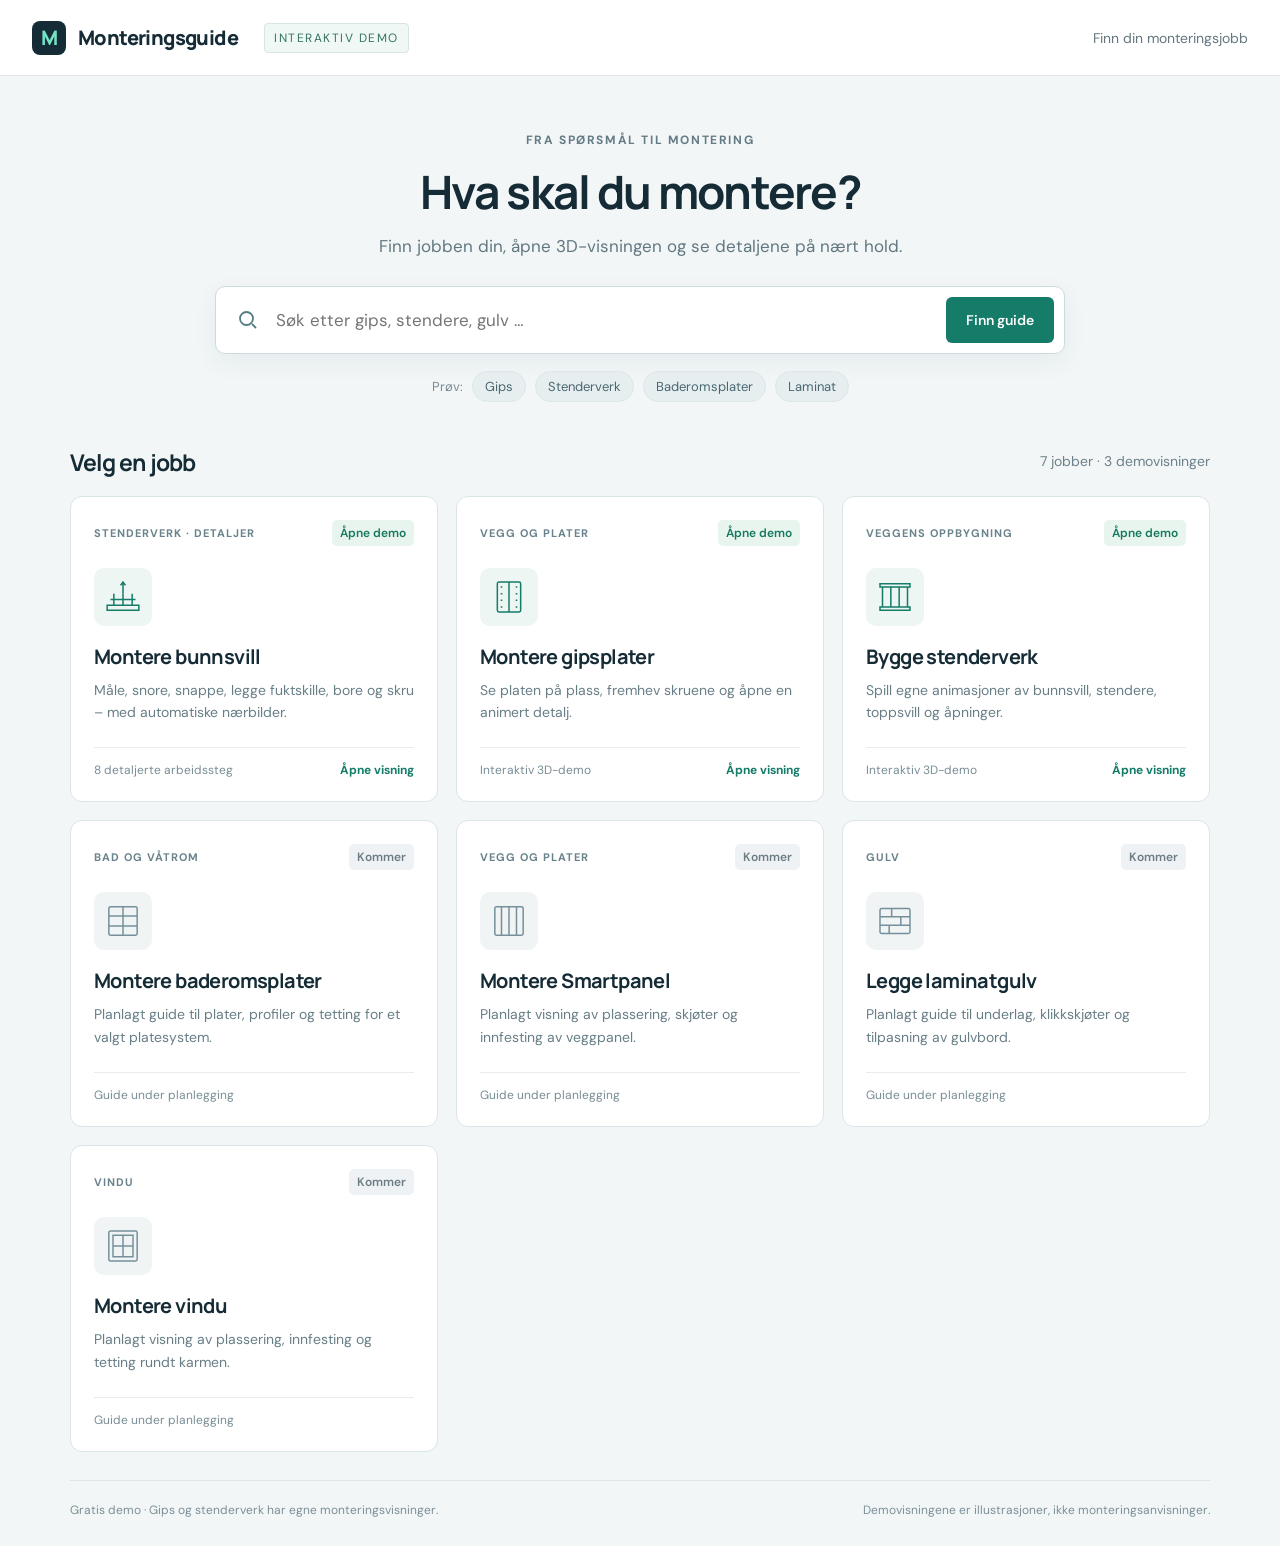
==== commit d4627d87: "Connect detailed sill guide with chalk line, moisture separation and drilling" ====
--- a/index.html
+++ b/index.html
@@ -18,12 +18,16 @@
 <button class="primary" type="submit">Finn guide</button></form>
 <div class="search-suggestions"><span>Prøv:</span><button type="button" data-query="gips">Gips</button><button type="button" data-query="stenderverk">Stenderverk</button><button type="button" data-query="baderomsplater">Baderomsplater</button><button type="button" data-query="laminat">Laminat</button></div>
 </section>
-<section aria-labelledby="guides-title" class="guides-section"><div class="guides-heading"><h2 id="guides-title">Velg en jobb</h2><p id="result-count" role="status" aria-live="polite">6 jobber · 2 demovisninger</p></div>
-<div id="guide-grid" class="guide-grid"><a class="guide-card available" href="gips.html?steg=1" data-search="gips gipsplate gipsplater skruer skrue skruing skrueavstand innfesting plate plater vegg vegger" data-name="Montere gipsplater">
+<section aria-labelledby="guides-title" class="guides-section"><div class="guides-heading"><h2 id="guides-title">Velg en jobb</h2><p id="result-count" role="status" aria-live="polite">7 jobber · 3 demovisninger</p></div>
+<div id="guide-grid" class="guide-grid"><a class="guide-card available" href="bunnsvill.html" data-search="bunnsvill svill sviller grunnmurspapp svillemembran fuktskille krittsnor rettesnor snor snore snappe oppmerking måle merke bore boring betong forankre forankring" data-name="Montere bunnsvill">
+<div class="card-top"><span class="category">STENDERVERK · DETALJER</span><span class="card-status ready">Åpne demo</span></div>
+<div class="card-icon" aria-hidden="true"><svg viewBox="0 0 48 48" fill="none" stroke="currentColor" stroke-width="1.8"><path d="M5 34h38v6H5zM9 27h30M13 20v14m11-14v14m11-14v14"/><path d="m21 10 3-4 3 4m-3-4v14"/></svg></div>
+<h3>Montere bunnsvill</h3><p>Måle, snore, snappe, legge fuktskille, bore og skru – med automatiske nærbilder.</p><div class="card-footer"><span>8 detaljerte arbeidssteg</span><span class="card-action">Åpne visning</span></div></a>
+<a class="guide-card available" href="gips.html?steg=1" data-search="gips gipsplate gipsplater skruer skrue skruing skrueavstand innfesting plate plater vegg vegger" data-name="Montere gipsplater">
 <div class="card-top"><span class="category">VEGG OG PLATER</span><span class="card-status ready">Åpne demo</span></div>
 <div class="card-icon" aria-hidden="true"><svg viewBox="0 0 48 48" fill="none" stroke="currentColor" stroke-width="1.8"><rect x="10" y="6" width="28" height="36" rx="2"/><path d="M24 6v36M14 12h2m-2 8h2m-2 8h2m-2 8h2m16-24h2m-2 8h2m-2 8h2m-2 8h2"/></svg></div>
 <h3>Montere gipsplater</h3><p>Se platen på plass, fremhev skruene og åpne en animert detalj.</p><div class="card-footer"><span>Interaktiv 3D-demo</span><span class="card-action">Åpne visning</span></div></a>
-<a class="guide-card available" href="stenderverk.html" data-search="stender stendere stenderverk reisverk ramme vegg vegger toppsvill bunnsvill svill sviller tre treverk" data-name="Bygge stenderverk">
+<a class="guide-card available" href="stenderverk.html" data-search="stender stendere stenderverk reisverk ramme vegg vegger toppsvill tre treverk" data-name="Bygge stenderverk">
 <div class="card-top"><span class="category">VEGGENS OPPBYGNING</span><span class="card-status ready">Åpne demo</span></div>
 <div class="card-icon" aria-hidden="true"><svg viewBox="0 0 48 48" fill="none" stroke="currentColor" stroke-width="1.8"><path d="M6 8h36v4H6zm0 28h36v4H6zM9 12v24m10-24v24m10-24v24m10-24v24"/></svg></div>
 <h3>Bygge stenderverk</h3><p>Spill egne animasjoner av bunnsvill, stendere, toppsvill og åpninger.</p><div class="card-footer"><span>Interaktiv 3D-demo</span><span class="card-action">Åpne visning</span></div></a>
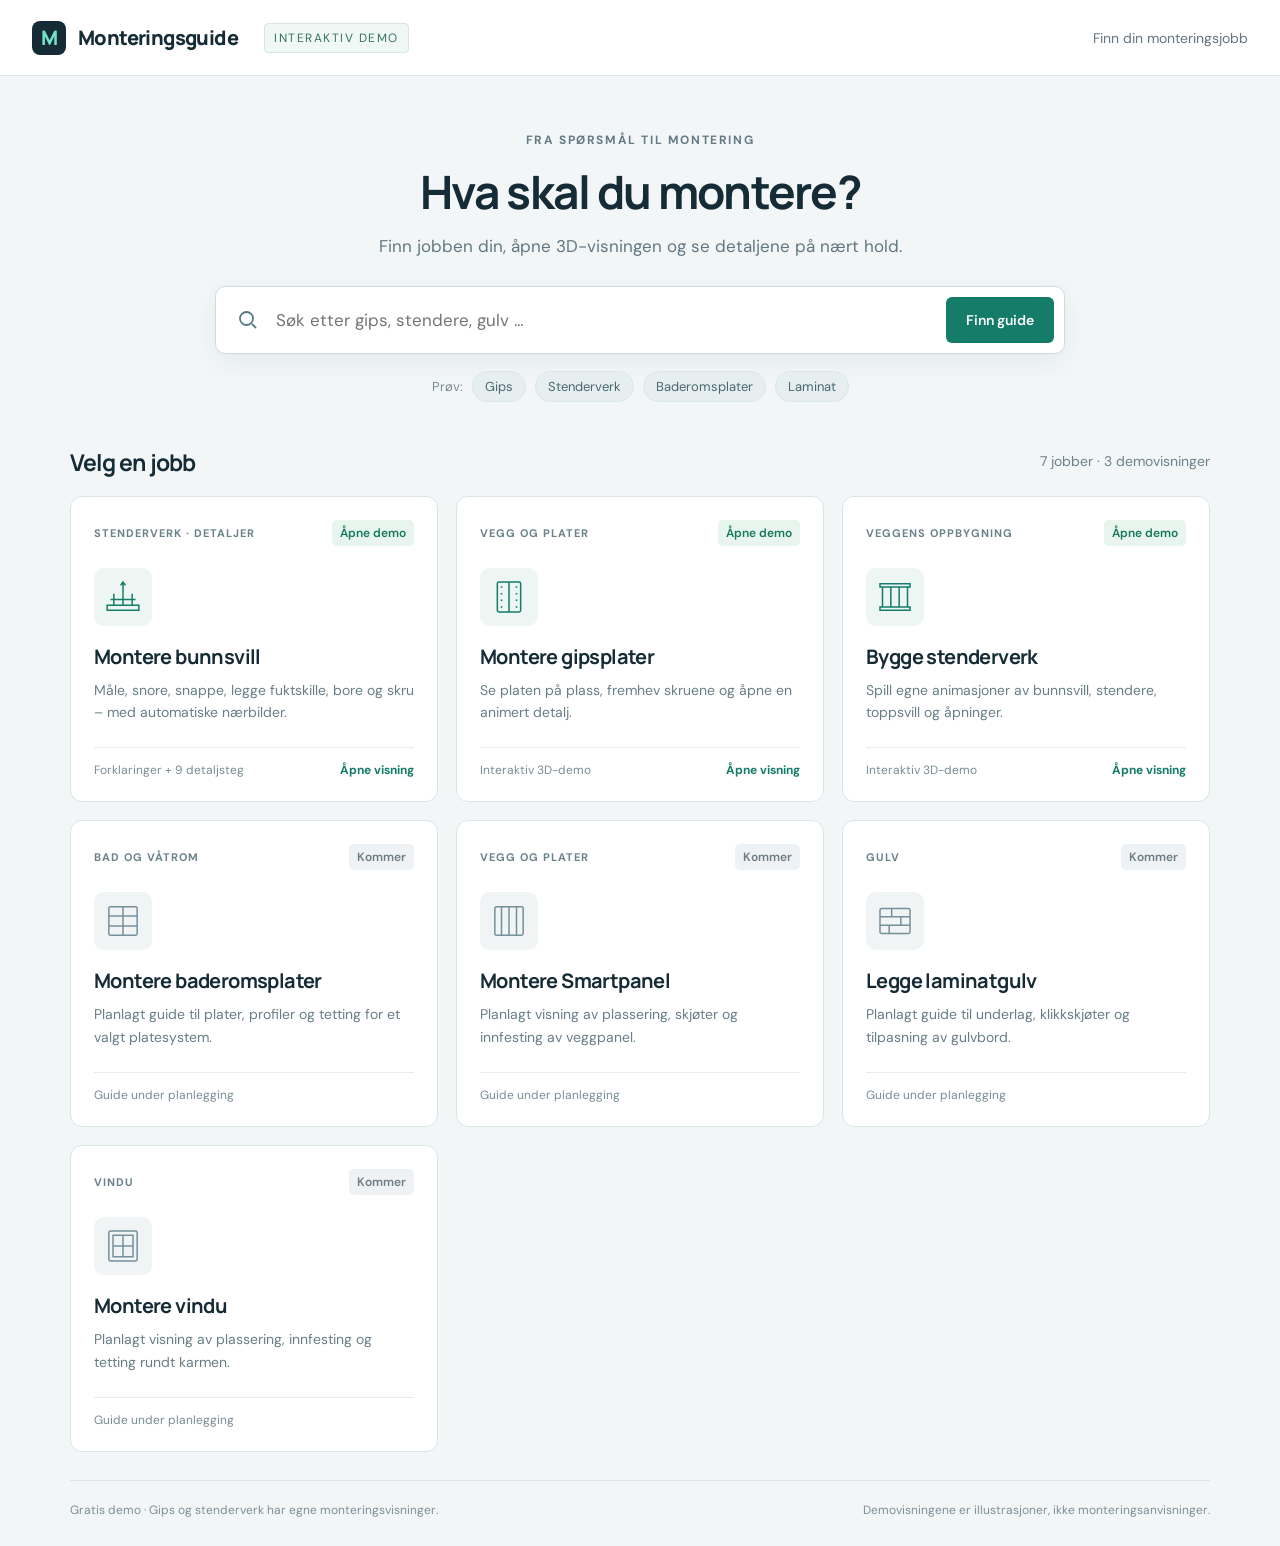
==== commit 3a25a072: "Explain reference lines, CC60 and fastener selection before animation" ====
--- a/index.html
+++ b/index.html
@@ -22,7 +22,7 @@
 <div id="guide-grid" class="guide-grid"><a class="guide-card available" href="bunnsvill.html" data-search="bunnsvill svill sviller grunnmurspapp svillemembran fuktskille krittsnor rettesnor snor snore snappe oppmerking måle merke bore boring betong forankre forankring" data-name="Montere bunnsvill">
 <div class="card-top"><span class="category">STENDERVERK · DETALJER</span><span class="card-status ready">Åpne demo</span></div>
 <div class="card-icon" aria-hidden="true"><svg viewBox="0 0 48 48" fill="none" stroke="currentColor" stroke-width="1.8"><path d="M5 34h38v6H5zM9 27h30M13 20v14m11-14v14m11-14v14"/><path d="m21 10 3-4 3 4m-3-4v14"/></svg></div>
-<h3>Montere bunnsvill</h3><p>Måle, snore, snappe, legge fuktskille, bore og skru – med automatiske nærbilder.</p><div class="card-footer"><span>8 detaljerte arbeidssteg</span><span class="card-action">Åpne visning</span></div></a>
+<h3>Montere bunnsvill</h3><p>Måle, snore, snappe, legge fuktskille, bore og skru – med automatiske nærbilder.</p><div class="card-footer"><span>Forklaringer + 9 detaljsteg</span><span class="card-action">Åpne visning</span></div></a>
 <a class="guide-card available" href="gips.html?steg=1" data-search="gips gipsplate gipsplater skruer skrue skruing skrueavstand innfesting plate plater vegg vegger" data-name="Montere gipsplater">
 <div class="card-top"><span class="category">VEGG OG PLATER</span><span class="card-status ready">Åpne demo</span></div>
 <div class="card-icon" aria-hidden="true"><svg viewBox="0 0 48 48" fill="none" stroke="currentColor" stroke-width="1.8"><rect x="10" y="6" width="28" height="36" rx="2"/><path d="M24 6v36M14 12h2m-2 8h2m-2 8h2m-2 8h2m16-24h2m-2 8h2m-2 8h2m-2 8h2"/></svg></div>
